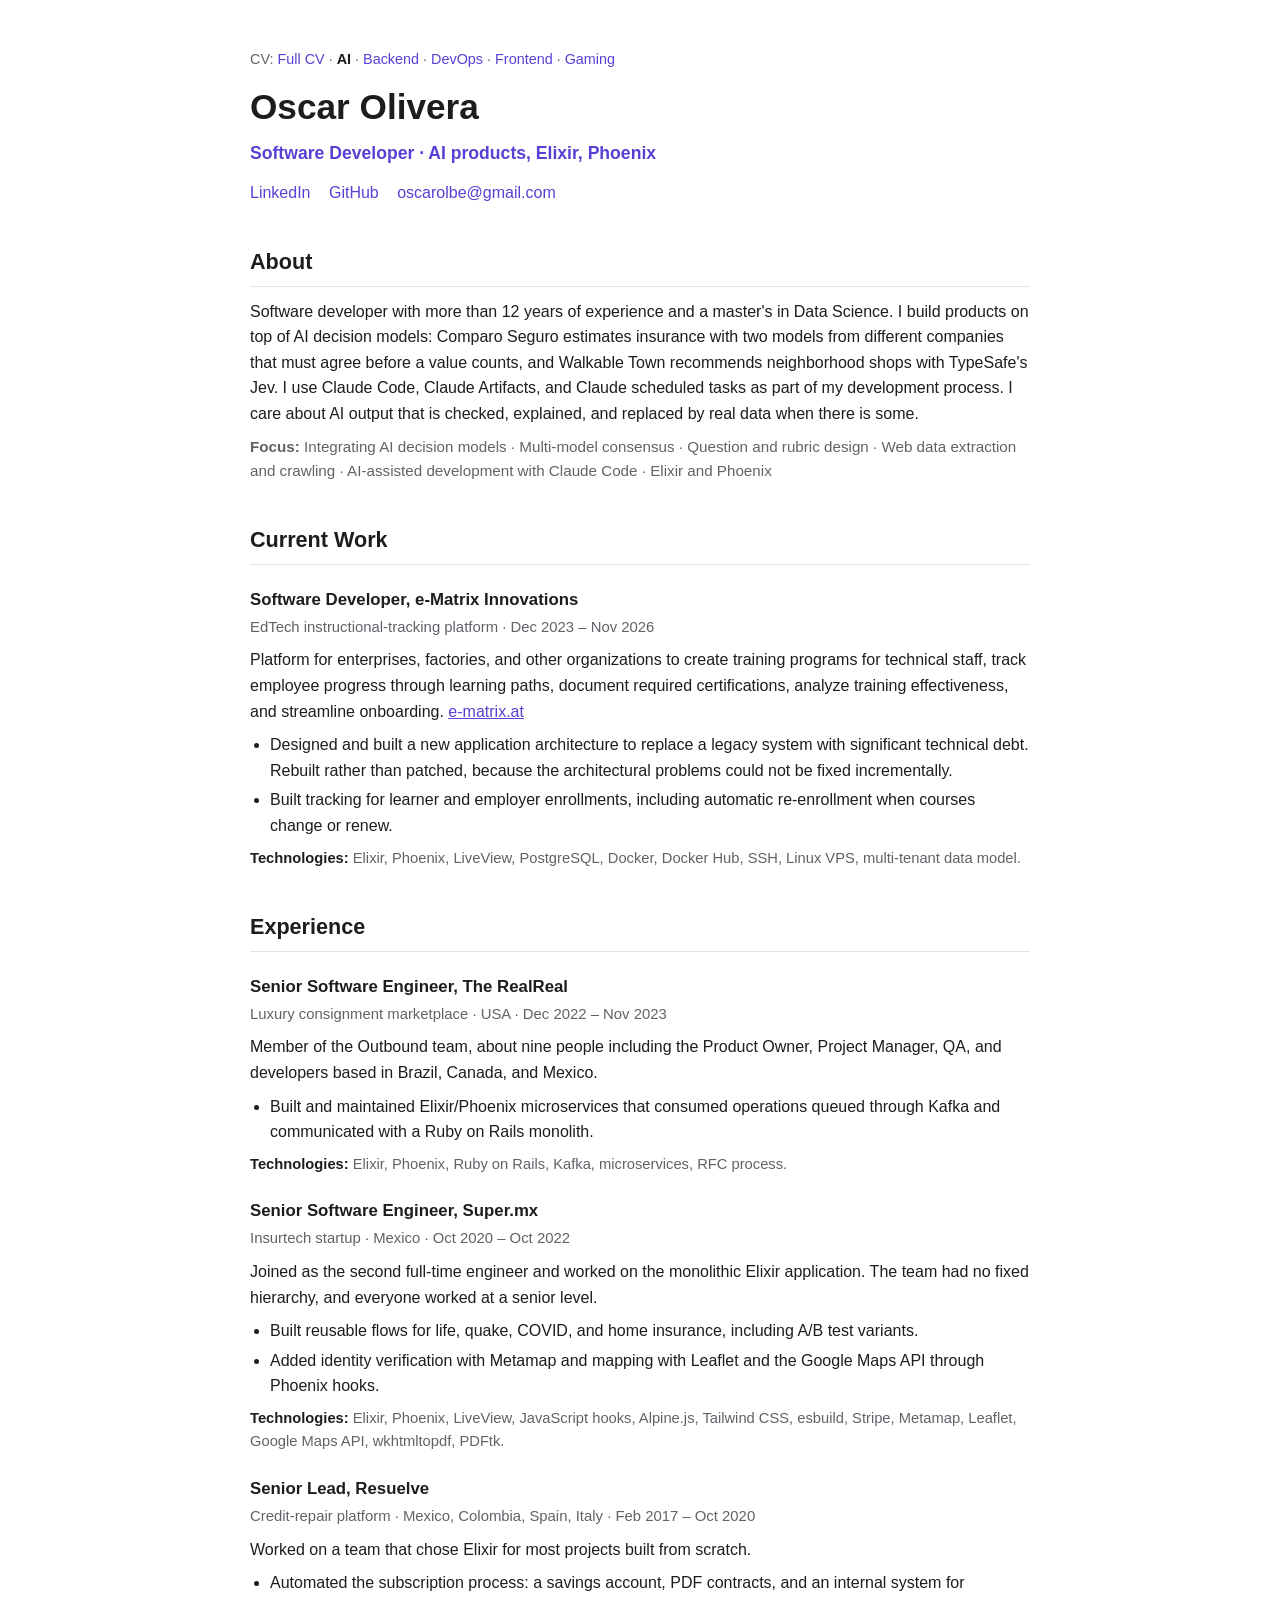
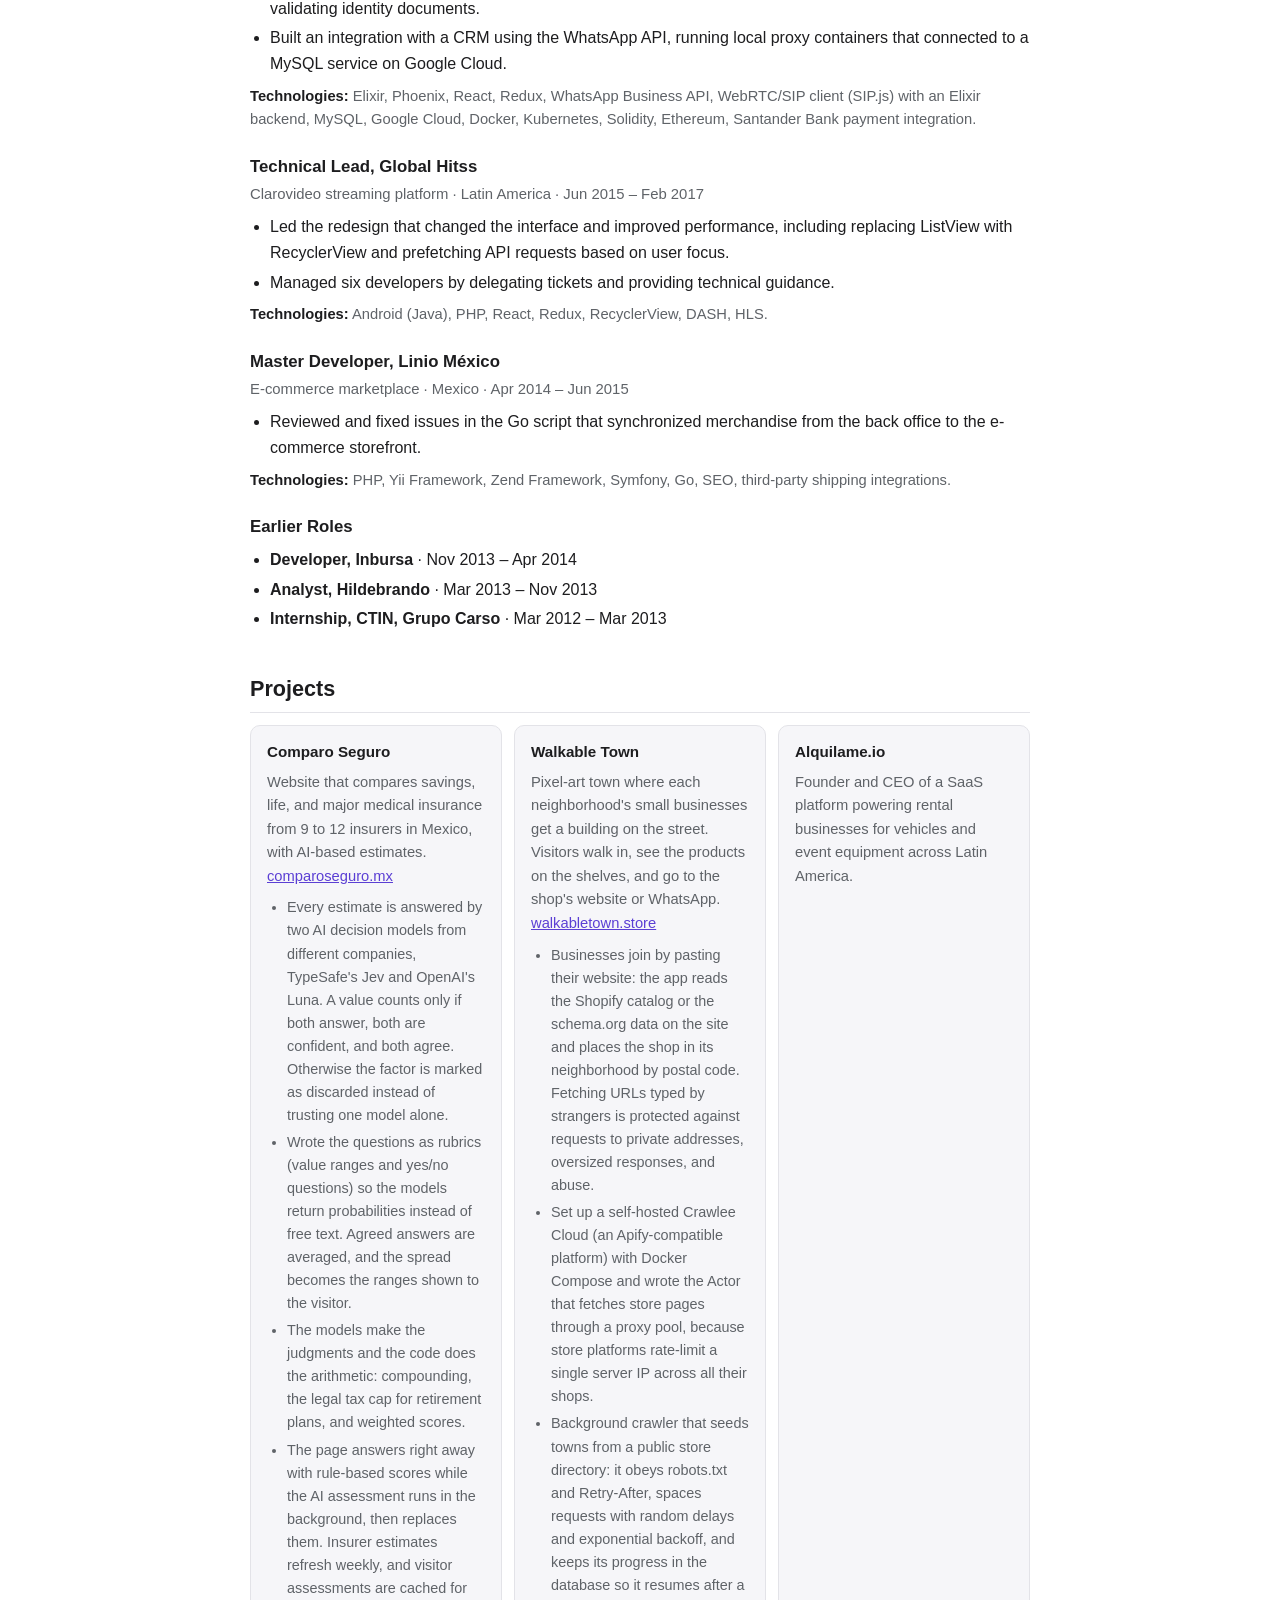
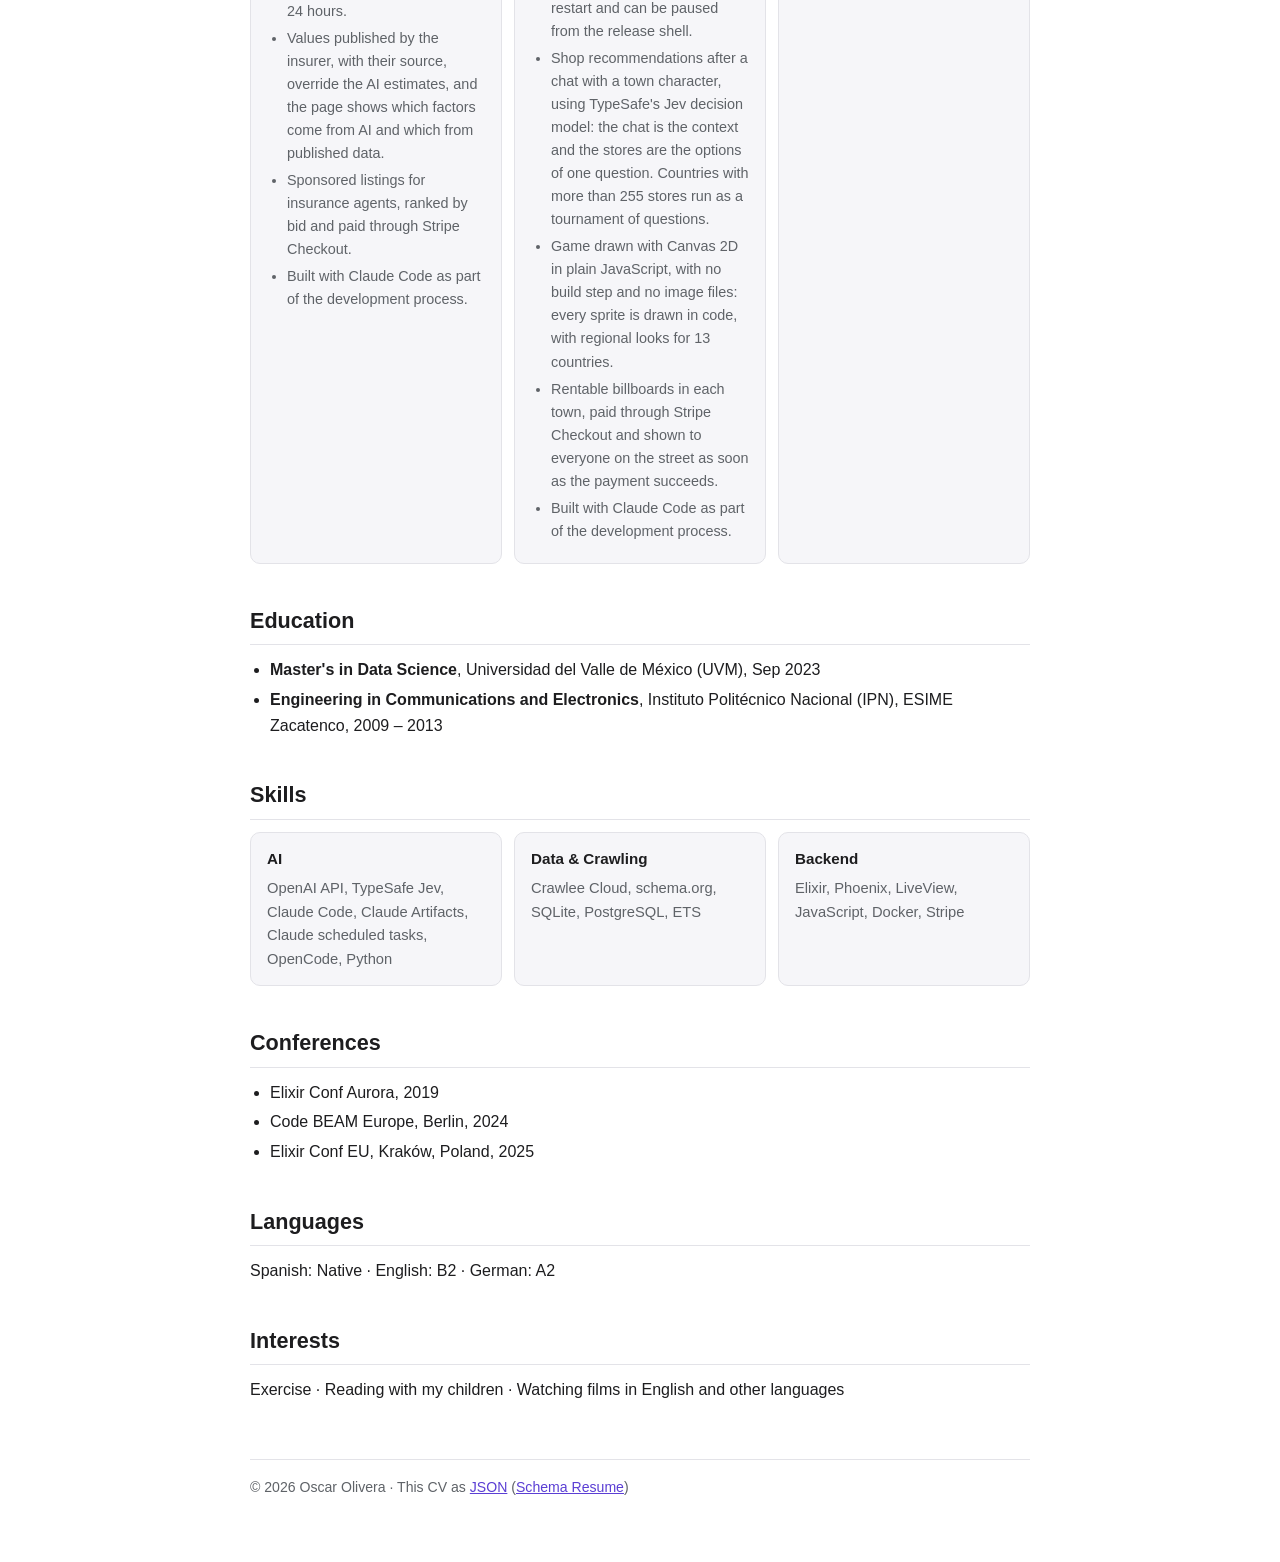
==== ai/index.html @ 951346ed "feat: ai resume" ====
<!DOCTYPE html>
<!-- Generated by build.mjs from resume.json and cv/ai.json. Edit those, then run: node build.mjs -->
<html lang="en">
<head>
<meta charset="UTF-8">
<meta name="viewport" content="width=device-width, initial-scale=1.0">
<title>Oscar Olivera - AI CV</title>
<meta name="description" content="Software Developer · AI products, Elixir, Phoenix">
<link rel="alternate" type="application/json" href="resume.json" title="Schema Resume">
<script type="application/ld+json">{"$schema":"https://schema-resume.org/1.3/schema.json","@context":"https://schema-resume.org/1.3/context.jsonld","basics":{"name":"Oscar Olivera","label":"Software Developer · AI products, Elixir, Phoenix","email":"oscarolbe@gmail.com","url":"https://oscarolbe.github.io/","summary":"Software developer with more than 12 years of experience and a master's in Data Science. I build products on top of AI decision models: Comparo Seguro estimates insurance with two models from different companies that must agree before a value counts, and Walkable Town recommends neighborhood shops with TypeSafe's Jev. I use Claude Code, Claude Artifacts, and Claude scheduled tasks as part of my development process. I care about AI output that is checked, explained, and replaced by real data when there is some.","profiles":[{"network":"LinkedIn","username":"oscarolbe","url":"https://www.linkedin.com/in/oscarolbe/"},{"network":"GitHub","username":"oscarolbe","url":"https://github.com/oscarolbe"}],"coreCompetencies":["Integrating AI decision models","Multi-model consensus","Question and rubric design","Web data extraction and crawling","AI-assisted development with Claude Code","Elixir and Phoenix"]},"work":[{"name":"e-Matrix Innovations","position":"Software Developer","url":"https://e-matrix.at","description":"EdTech instructional-tracking platform","startDate":"2023-12","endDate":"2026-11","summary":"Platform for enterprises, factories, and other organizations to create training programs for technical staff, track employee progress through learning paths, document required certifications, analyze training effectiveness, and streamline onboarding.","highlights":["Designed and built a new application architecture to replace a legacy system with significant technical debt. Rebuilt rather than patched, because the architectural problems could not be fixed incrementally.","Built tracking for learner and employer enrollments, including automatic re-enrollment when courses change or renew."],"keywords":["Elixir","Phoenix","LiveView","PostgreSQL","Docker","Docker Hub","SSH","Linux VPS","multi-tenant data model"]},{"name":"The RealReal","position":"Senior Software Engineer","description":"Luxury consignment marketplace","workLocation":"USA","startDate":"2022-12","endDate":"2023-11","summary":"Member of the Outbound team, about nine people including the Product Owner, Project Manager, QA, and developers based in Brazil, Canada, and Mexico.","highlights":["Built and maintained Elixir/Phoenix microservices that consumed operations queued through Kafka and communicated with a Ruby on Rails monolith."],"keywords":["Elixir","Phoenix","Ruby on Rails","Kafka","microservices","RFC process"]},{"name":"Super.mx","position":"Senior Software Engineer","description":"Insurtech startup","workLocation":"Mexico","startDate":"2020-10","endDate":"2022-10","summary":"Joined as the second full-time engineer and worked on the monolithic Elixir application. The team had no fixed hierarchy, and everyone worked at a senior level.","highlights":["Built reusable flows for life, quake, COVID, and home insurance, including A/B test variants.","Added identity verification with Metamap and mapping with Leaflet and the Google Maps API through Phoenix hooks."],"keywords":["Elixir","Phoenix","LiveView","JavaScript hooks","Alpine.js","Tailwind CSS","esbuild","Stripe","Metamap","Leaflet","Google Maps API","wkhtmltopdf","PDFtk"]},{"name":"Resuelve","position":"Senior Lead","description":"Credit-repair platform","workLocation":"Mexico, Colombia, Spain, Italy","startDate":"2017-02","endDate":"2020-10","summary":"Worked on a team that chose Elixir for most projects built from scratch.","highlights":["Automated the subscription process: a savings account, PDF contracts, and an internal system for validating identity documents.","Built an integration with a CRM using the WhatsApp API, running local proxy containers that connected to a MySQL service on Google Cloud."],"keywords":["Elixir","Phoenix","React","Redux","WhatsApp Business API","WebRTC/SIP client (SIP.js) with an Elixir backend","MySQL","Google Cloud","Docker","Kubernetes","Solidity","Ethereum","Santander Bank payment integration"]},{"name":"Global Hitss","position":"Technical Lead","description":"Clarovideo streaming platform","workLocation":"Latin America","startDate":"2015-06","endDate":"2017-02","highlights":["Led the redesign that changed the interface and improved performance, including replacing ListView with RecyclerView and prefetching API requests based on user focus.","Managed six developers by delegating tickets and providing technical guidance."],"keywords":["Android (Java)","PHP","React","Redux","RecyclerView","DASH","HLS"]},{"name":"Linio México","position":"Master Developer","description":"E-commerce marketplace","workLocation":"Mexico","startDate":"2014-04","endDate":"2015-06","highlights":["Reviewed and fixed issues in the Go script that synchronized merchandise from the back office to the e-commerce storefront."],"keywords":["PHP","Yii Framework","Zend Framework","Symfony","Go","SEO","third-party shipping integrations"]},{"name":"Inbursa","position":"Developer","startDate":"2013-11","endDate":"2014-04"},{"name":"Hildebrando","position":"Analyst","startDate":"2013-03","endDate":"2013-11"},{"name":"CTIN, Grupo Carso","position":"Internship","startDate":"2012-03","endDate":"2013-03"}],"projects":[{"name":"Comparo Seguro","type":"application","description":"Website that compares savings, life, and major medical insurance from 9 to 12 insurers in Mexico, with AI-based estimates.","url":"https://comparoseguro.mx","startDate":"2026-10","highlights":["Every estimate is answered by two AI decision models from different companies, TypeSafe's Jev and OpenAI's Luna. A value counts only if both answer, both are confident, and both agree. Otherwise the factor is marked as discarded instead of trusting one model alone.","Wrote the questions as rubrics (value ranges and yes/no questions) so the models return probabilities instead of free text. Agreed answers are averaged, and the spread becomes the ranges shown to the visitor.","The models make the judgments and the code does the arithmetic: compounding, the legal tax cap for retirement plans, and weighted scores.","The page answers right away with rule-based scores while the AI assessment runs in the background, then replaces them. Insurer estimates refresh weekly, and visitor assessments are cached for 24 hours.","Values published by the insurer, with their source, override the AI estimates, and the page shows which factors come from AI and which from published data.","Sponsored listings for insurance agents, ranked by bid and paid through Stripe Checkout.","Built with Claude Code as part of the development process."],"keywords":["Elixir","Phoenix","LiveView","OpenAI API","TypeSafe Jev","SQLite","ETS","Stripe","Claude Code"]},{"name":"Walkable Town","type":"application","description":"Pixel-art town where each neighborhood's small businesses get a building on the street. Visitors walk in, see the products on the shelves, and go to the shop's website or WhatsApp.","url":"https://walkabletown.store","startDate":"2026-10","highlights":["Businesses join by pasting their website: the app reads the Shopify catalog or the schema.org data on the site and places the shop in its neighborhood by postal code. Fetching URLs typed by strangers is protected against requests to private addresses, oversized responses, and abuse.","Set up a self-hosted Crawlee Cloud (an Apify-compatible platform) with Docker Compose and wrote the Actor that fetches store pages through a proxy pool, because store platforms rate-limit a single server IP across all their shops.","Background crawler that seeds towns from a public store directory: it obeys robots.txt and Retry-After, spaces requests with random delays and exponential backoff, and keeps its progress in the database so it resumes after a restart and can be paused from the release shell.","Shop recommendations after a chat with a town character, using TypeSafe's Jev decision model: the chat is the context and the stores are the options of one question. Countries with more than 255 stores run as a tournament of questions.","Game drawn with Canvas 2D in plain JavaScript, with no build step and no image files: every sprite is drawn in code, with regional looks for 13 countries.","Rentable billboards in each town, paid through Stripe Checkout and shown to everyone on the street as soon as the payment succeeds.","Built with Claude Code as part of the development process."],"keywords":["Elixir","Phoenix","SQLite","JavaScript","Canvas 2D","schema.org","Crawlee Cloud","Docker","TypeSafe Jev","Stripe","Cloudflare","Claude Code"]},{"name":"Alquilame.io","type":"application","roles":["Founder","CEO"],"description":"Founder and CEO of a SaaS platform powering rental businesses for vehicles and event equipment across Latin America."},{"name":"Elixir Conf Aurora","type":"conference","roles":["Attendee"],"startDate":"2019"},{"name":"Code BEAM Europe, Berlin","type":"conference","roles":["Attendee"],"startDate":"2024"},{"name":"Elixir Conf EU, Kraków, Poland","type":"conference","roles":["Attendee"],"startDate":"2025"}],"education":[{"institution":"Universidad del Valle de México (UVM)","studyType":"Master's","area":"Data Science","endDate":"2023-09"},{"institution":"Instituto Politécnico Nacional (IPN), ESIME Zacatenco","studyType":"Engineering","area":"Communications and Electronics","startDate":"2009","endDate":"2013"}],"skills":[{"name":"AI","keywords":["OpenAI API","TypeSafe Jev","Claude Code","Claude Artifacts","Claude scheduled tasks","OpenCode","Python"]},{"name":"Data & Crawling","keywords":["Crawlee Cloud","schema.org","SQLite","PostgreSQL","ETS"]},{"name":"Backend","keywords":["Elixir","Phoenix","LiveView","JavaScript","Docker","Stripe"]}],"languages":[{"language":"Spanish","fluency":"Native"},{"language":"English","fluency":"B2"},{"language":"German","fluency":"A2"}],"interests":[{"name":"Exercise"},{"name":"Reading with my children"},{"name":"Watching films in English and other languages"}],"meta":{"canonical":"https://oscarolbe.github.io/ai/resume.json","version":"1.0.0","lastModified":"2026-10-14"}}</script>
<style>
  :root {
    --bg: #ffffff;
    --text: #1d1d1f;
    --muted: #5f6368;
    --accent: #5b3fd4;
    --border: #e3e3e8;
    --surface: #f6f6f9;
    color-scheme: light;
  }
  @media (prefers-color-scheme: dark) {
    :root:not([data-theme="light"]) {
      --bg: #111114;
      --text: #ececf1;
      --muted: #a0a0ab;
      --accent: #a792ff;
      --border: #2a2a33;
      --surface: #1a1a20;
      color-scheme: dark;
    }
  }
  :root[data-theme="dark"] {
    --bg: #111114;
    --text: #ececf1;
    --muted: #a0a0ab;
    --accent: #a792ff;
    --border: #2a2a33;
    --surface: #1a1a20;
    color-scheme: dark;
  }
  * { box-sizing: border-box; }
  html, body { margin: 0; padding: 0; background: var(--bg); color: var(--text); }
  body {
    font-family: -apple-system, BlinkMacSystemFont, "Segoe UI", Roboto, Helvetica, Arial, sans-serif;
    line-height: 1.6;
    font-size: 16px;
  }
  main { max-width: 820px; margin: 0 auto; padding: 48px 20px 64px; }
  header h1 { font-size: 2.2rem; margin: 0 0 4px; }
  .role { font-size: 1.1rem; color: var(--accent); margin: 0 0 12px; font-weight: 600; }
  .links a, .inline-links a { color: var(--accent); text-decoration: none; margin-right: 14px; }
  .links a:hover, .inline-links a:hover { text-decoration: underline; }
  h2 {
    font-size: 1.35rem;
    margin: 40px 0 12px;
    padding-bottom: 6px;
    border-bottom: 1px solid var(--border);
  }
  h3 { font-size: 1.05rem; margin: 22px 0 2px; }
  .meta { color: var(--muted); font-size: 0.93rem; margin: 0 0 8px; }
  p { margin: 8px 0; }
  ul { margin: 6px 0 6px 20px; padding: 0; }
  li { margin: 4px 0; }
  .tech {
    font-size: 0.92rem;
    color: var(--muted);
    margin: 8px 0 0;
  }
  .tech strong { color: var(--text); }
  .skills-grid {
    display: grid;
    grid-template-columns: repeat(auto-fit, minmax(220px, 1fr));
    gap: 12px;
    margin-top: 8px;
  }
  .card {
    background: var(--surface);
    border: 1px solid var(--border);
    border-radius: 10px;
    padding: 14px 16px;
  }
  .card h4 { margin: 0 0 6px; font-size: 0.95rem; }
  .card p { margin: 0; font-size: 0.92rem; color: var(--muted); }
  footer {
    margin-top: 56px;
    padding-top: 16px;
    border-top: 1px solid var(--border);
    color: var(--muted);
    font-size: 0.88rem;
  }
  @media (max-width: 520px) {
    header h1 { font-size: 1.7rem; }
    main { padding: 32px 16px 48px; }
  }
  .cv-nav {
    font-size: 0.9rem;
    color: var(--muted);
    margin: 0 0 8px;
  }
  .cv-nav a { color: var(--accent); text-decoration: none; }
  .cv-nav a:hover { text-decoration: underline; }
  .cv-nav a[aria-current] { color: var(--text); font-weight: 600; }
  .focus { color: var(--muted); font-size: 0.95rem; }
  footer a { color: var(--accent); }
  @media print {
    .cv-nav { display: none; }
    main { padding: 0; }
    h2 { margin-top: 24px; }
    section, .card { break-inside: avoid; }
  }
  main a { color: var(--accent); }
  .card ul { font-size: 0.9rem; color: var(--muted); margin-top: 8px; }
</style>
</head>
<body>
<main>

<header>
  <p class="cv-nav">CV: <a href="../">Full CV</a> · <a href="../ai/" aria-current="page">AI</a> · <a href="../backend/">Backend</a> · <a href="../devops/">DevOps</a> · <a href="../frontend/">Frontend</a> · <a href="../gaming/">Gaming</a></p>
  <h1>Oscar Olivera</h1>
  <p class="role">Software Developer · AI products, Elixir, Phoenix</p>
  <p class="links">
    <a href="https://www.linkedin.com/in/oscarolbe/">LinkedIn</a>
    <a href="https://github.com/oscarolbe">GitHub</a>
    <a href="mailto:oscarolbe@gmail.com">oscarolbe@gmail.com</a>
  </p>
</header>

<section>
  <h2>About</h2>
  <p>Software developer with more than 12 years of experience and a master&#39;s in Data Science. I build products on top of AI decision models: Comparo Seguro estimates insurance with two models from different companies that must agree before a value counts, and Walkable Town recommends neighborhood shops with TypeSafe&#39;s Jev. I use Claude Code, Claude Artifacts, and Claude scheduled tasks as part of my development process. I care about AI output that is checked, explained, and replaced by real data when there is some.</p>
  <p class="focus"><strong>Focus:</strong> Integrating AI decision models · Multi-model consensus · Question and rubric design · Web data extraction and crawling · AI-assisted development with Claude Code · Elixir and Phoenix</p>
</section>

<section>
  <h2>Current Work</h2>
  <h3>Software Developer, e-Matrix Innovations</h3>
  <p class="meta">EdTech instructional-tracking platform · Dec 2023 – Nov 2026</p>
  <p>Platform for enterprises, factories, and other organizations to create training programs for technical staff, track employee progress through learning paths, document required certifications, analyze training effectiveness, and streamline onboarding. <a href="https://e-matrix.at">e-matrix.at</a></p>
  <ul>
    <li>Designed and built a new application architecture to replace a legacy system with significant technical debt. Rebuilt rather than patched, because the architectural problems could not be fixed incrementally.</li>
    <li>Built tracking for learner and employer enrollments, including automatic re-enrollment when courses change or renew.</li>
  </ul>
  <p class="tech"><strong>Technologies:</strong> Elixir, Phoenix, LiveView, PostgreSQL, Docker, Docker Hub, SSH, Linux VPS, multi-tenant data model.</p>
</section>

<section>
  <h2>Experience</h2>
  <h3>Senior Software Engineer, The RealReal</h3>
  <p class="meta">Luxury consignment marketplace · USA · Dec 2022 – Nov 2023</p>
  <p>Member of the Outbound team, about nine people including the Product Owner, Project Manager, QA, and developers based in Brazil, Canada, and Mexico.</p>
  <ul>
    <li>Built and maintained Elixir/Phoenix microservices that consumed operations queued through Kafka and communicated with a Ruby on Rails monolith.</li>
  </ul>
  <p class="tech"><strong>Technologies:</strong> Elixir, Phoenix, Ruby on Rails, Kafka, microservices, RFC process.</p>

  <h3>Senior Software Engineer, Super.mx</h3>
  <p class="meta">Insurtech startup · Mexico · Oct 2020 – Oct 2022</p>
  <p>Joined as the second full-time engineer and worked on the monolithic Elixir application. The team had no fixed hierarchy, and everyone worked at a senior level.</p>
  <ul>
    <li>Built reusable flows for life, quake, COVID, and home insurance, including A/B test variants.</li>
    <li>Added identity verification with Metamap and mapping with Leaflet and the Google Maps API through Phoenix hooks.</li>
  </ul>
  <p class="tech"><strong>Technologies:</strong> Elixir, Phoenix, LiveView, JavaScript hooks, Alpine.js, Tailwind CSS, esbuild, Stripe, Metamap, Leaflet, Google Maps API, wkhtmltopdf, PDFtk.</p>

  <h3>Senior Lead, Resuelve</h3>
  <p class="meta">Credit-repair platform · Mexico, Colombia, Spain, Italy · Feb 2017 – Oct 2020</p>
  <p>Worked on a team that chose Elixir for most projects built from scratch.</p>
  <ul>
    <li>Automated the subscription process: a savings account, PDF contracts, and an internal system for validating identity documents.</li>
    <li>Built an integration with a CRM using the WhatsApp API, running local proxy containers that connected to a MySQL service on Google Cloud.</li>
  </ul>
  <p class="tech"><strong>Technologies:</strong> Elixir, Phoenix, React, Redux, WhatsApp Business API, WebRTC/SIP client (SIP.js) with an Elixir backend, MySQL, Google Cloud, Docker, Kubernetes, Solidity, Ethereum, Santander Bank payment integration.</p>

  <h3>Technical Lead, Global Hitss</h3>
  <p class="meta">Clarovideo streaming platform · Latin America · Jun 2015 – Feb 2017</p>
  <ul>
    <li>Led the redesign that changed the interface and improved performance, including replacing ListView with RecyclerView and prefetching API requests based on user focus.</li>
    <li>Managed six developers by delegating tickets and providing technical guidance.</li>
  </ul>
  <p class="tech"><strong>Technologies:</strong> Android (Java), PHP, React, Redux, RecyclerView, DASH, HLS.</p>

  <h3>Master Developer, Linio México</h3>
  <p class="meta">E-commerce marketplace · Mexico · Apr 2014 – Jun 2015</p>
  <ul>
    <li>Reviewed and fixed issues in the Go script that synchronized merchandise from the back office to the e-commerce storefront.</li>
  </ul>
  <p class="tech"><strong>Technologies:</strong> PHP, Yii Framework, Zend Framework, Symfony, Go, SEO, third-party shipping integrations.</p>

  <h3>Earlier Roles</h3>
  <ul>
    <li><strong>Developer, Inbursa</strong> · Nov 2013 – Apr 2014</li>
    <li><strong>Analyst, Hildebrando</strong> · Mar 2013 – Nov 2013</li>
    <li><strong>Internship, CTIN, Grupo Carso</strong> · Mar 2012 – Mar 2013</li>
  </ul>
</section>

<section>
  <h2>Projects</h2>
  <div class="skills-grid">
    <div class="card">
      <h4>Comparo Seguro</h4>
      <p>Website that compares savings, life, and major medical insurance from 9 to 12 insurers in Mexico, with AI-based estimates. <a href="https://comparoseguro.mx">comparoseguro.mx</a></p>
      <ul>
        <li>Every estimate is answered by two AI decision models from different companies, TypeSafe&#39;s Jev and OpenAI&#39;s Luna. A value counts only if both answer, both are confident, and both agree. Otherwise the factor is marked as discarded instead of trusting one model alone.</li>
        <li>Wrote the questions as rubrics (value ranges and yes/no questions) so the models return probabilities instead of free text. Agreed answers are averaged, and the spread becomes the ranges shown to the visitor.</li>
        <li>The models make the judgments and the code does the arithmetic: compounding, the legal tax cap for retirement plans, and weighted scores.</li>
        <li>The page answers right away with rule-based scores while the AI assessment runs in the background, then replaces them. Insurer estimates refresh weekly, and visitor assessments are cached for 24 hours.</li>
        <li>Values published by the insurer, with their source, override the AI estimates, and the page shows which factors come from AI and which from published data.</li>
        <li>Sponsored listings for insurance agents, ranked by bid and paid through Stripe Checkout.</li>
        <li>Built with Claude Code as part of the development process.</li>
      </ul>
    </div>
    <div class="card">
      <h4>Walkable Town</h4>
      <p>Pixel-art town where each neighborhood&#39;s small businesses get a building on the street. Visitors walk in, see the products on the shelves, and go to the shop&#39;s website or WhatsApp. <a href="https://walkabletown.store">walkabletown.store</a></p>
      <ul>
        <li>Businesses join by pasting their website: the app reads the Shopify catalog or the schema.org data on the site and places the shop in its neighborhood by postal code. Fetching URLs typed by strangers is protected against requests to private addresses, oversized responses, and abuse.</li>
        <li>Set up a self-hosted Crawlee Cloud (an Apify-compatible platform) with Docker Compose and wrote the Actor that fetches store pages through a proxy pool, because store platforms rate-limit a single server IP across all their shops.</li>
        <li>Background crawler that seeds towns from a public store directory: it obeys robots.txt and Retry-After, spaces requests with random delays and exponential backoff, and keeps its progress in the database so it resumes after a restart and can be paused from the release shell.</li>
        <li>Shop recommendations after a chat with a town character, using TypeSafe&#39;s Jev decision model: the chat is the context and the stores are the options of one question. Countries with more than 255 stores run as a tournament of questions.</li>
        <li>Game drawn with Canvas 2D in plain JavaScript, with no build step and no image files: every sprite is drawn in code, with regional looks for 13 countries.</li>
        <li>Rentable billboards in each town, paid through Stripe Checkout and shown to everyone on the street as soon as the payment succeeds.</li>
        <li>Built with Claude Code as part of the development process.</li>
      </ul>
    </div>
    <div class="card">
      <h4>Alquilame.io</h4>
      <p>Founder and CEO of a SaaS platform powering rental businesses for vehicles and event equipment across Latin America.</p>
    </div>
  </div>
</section>

<section>
  <h2>Education</h2>
  <ul>
    <li><strong>Master&#39;s in Data Science</strong>, Universidad del Valle de México (UVM), Sep 2023</li>
    <li><strong>Engineering in Communications and Electronics</strong>, Instituto Politécnico Nacional (IPN), ESIME Zacatenco, 2009 – 2013</li>
  </ul>
</section>

<section>
  <h2>Skills</h2>
  <div class="skills-grid">
    <div class="card">
      <h4>AI</h4>
      <p>OpenAI API, TypeSafe Jev, Claude Code, Claude Artifacts, Claude scheduled tasks, OpenCode, Python</p>
    </div>
    <div class="card">
      <h4>Data &amp; Crawling</h4>
      <p>Crawlee Cloud, schema.org, SQLite, PostgreSQL, ETS</p>
    </div>
    <div class="card">
      <h4>Backend</h4>
      <p>Elixir, Phoenix, LiveView, JavaScript, Docker, Stripe</p>
    </div>
  </div>
</section>

<section>
  <h2>Conferences</h2>
  <ul>
    <li>Elixir Conf Aurora, 2019</li>
    <li>Code BEAM Europe, Berlin, 2024</li>
    <li>Elixir Conf EU, Kraków, Poland, 2025</li>
  </ul>
</section>

<section>
  <h2>Languages</h2>
  <p>Spanish: Native · English: B2 · German: A2</p>
</section>

<section>
  <h2>Interests</h2>
  <p>Exercise · Reading with my children · Watching films in English and other languages</p>
</section>

<footer>
  © 2026 Oscar Olivera · This CV as <a href="resume.json">JSON</a> (<a href="https://schema-resume.org/">Schema Resume</a>)
</footer>

</main>
</body>
</html>
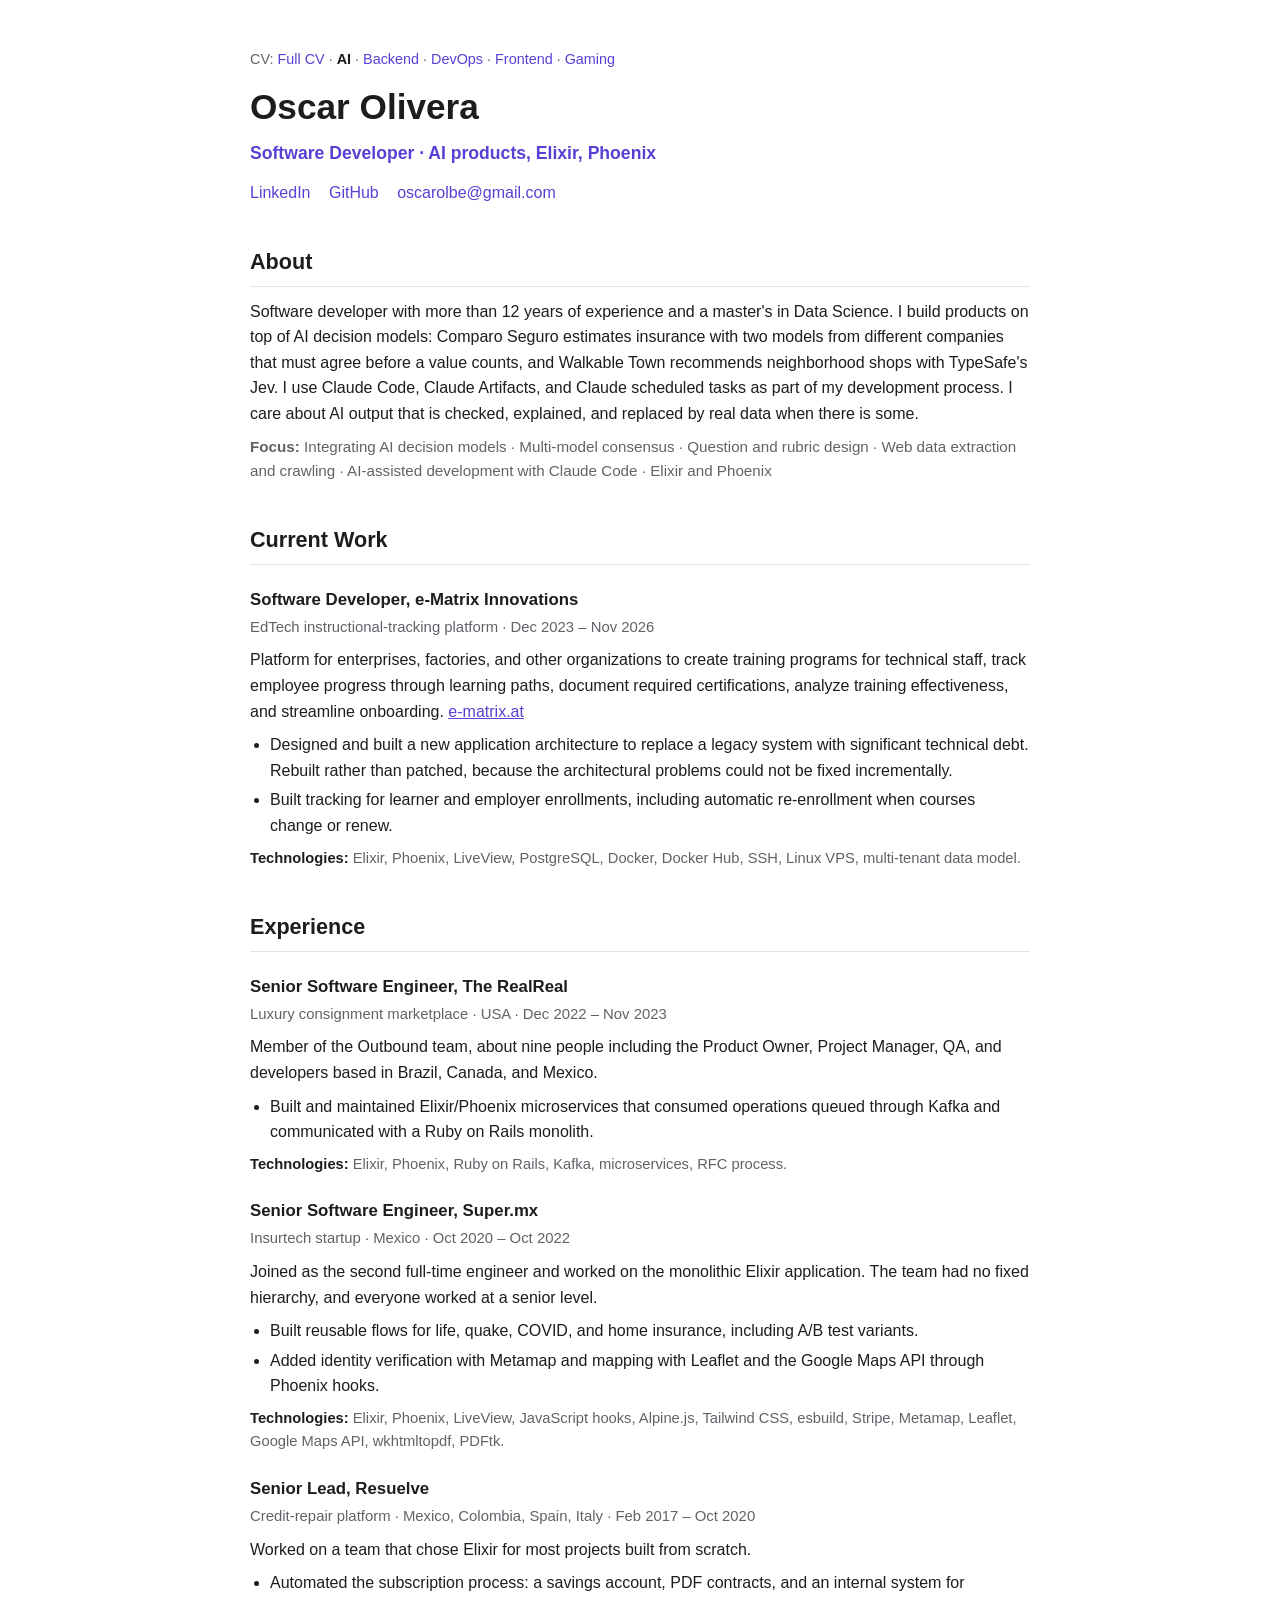
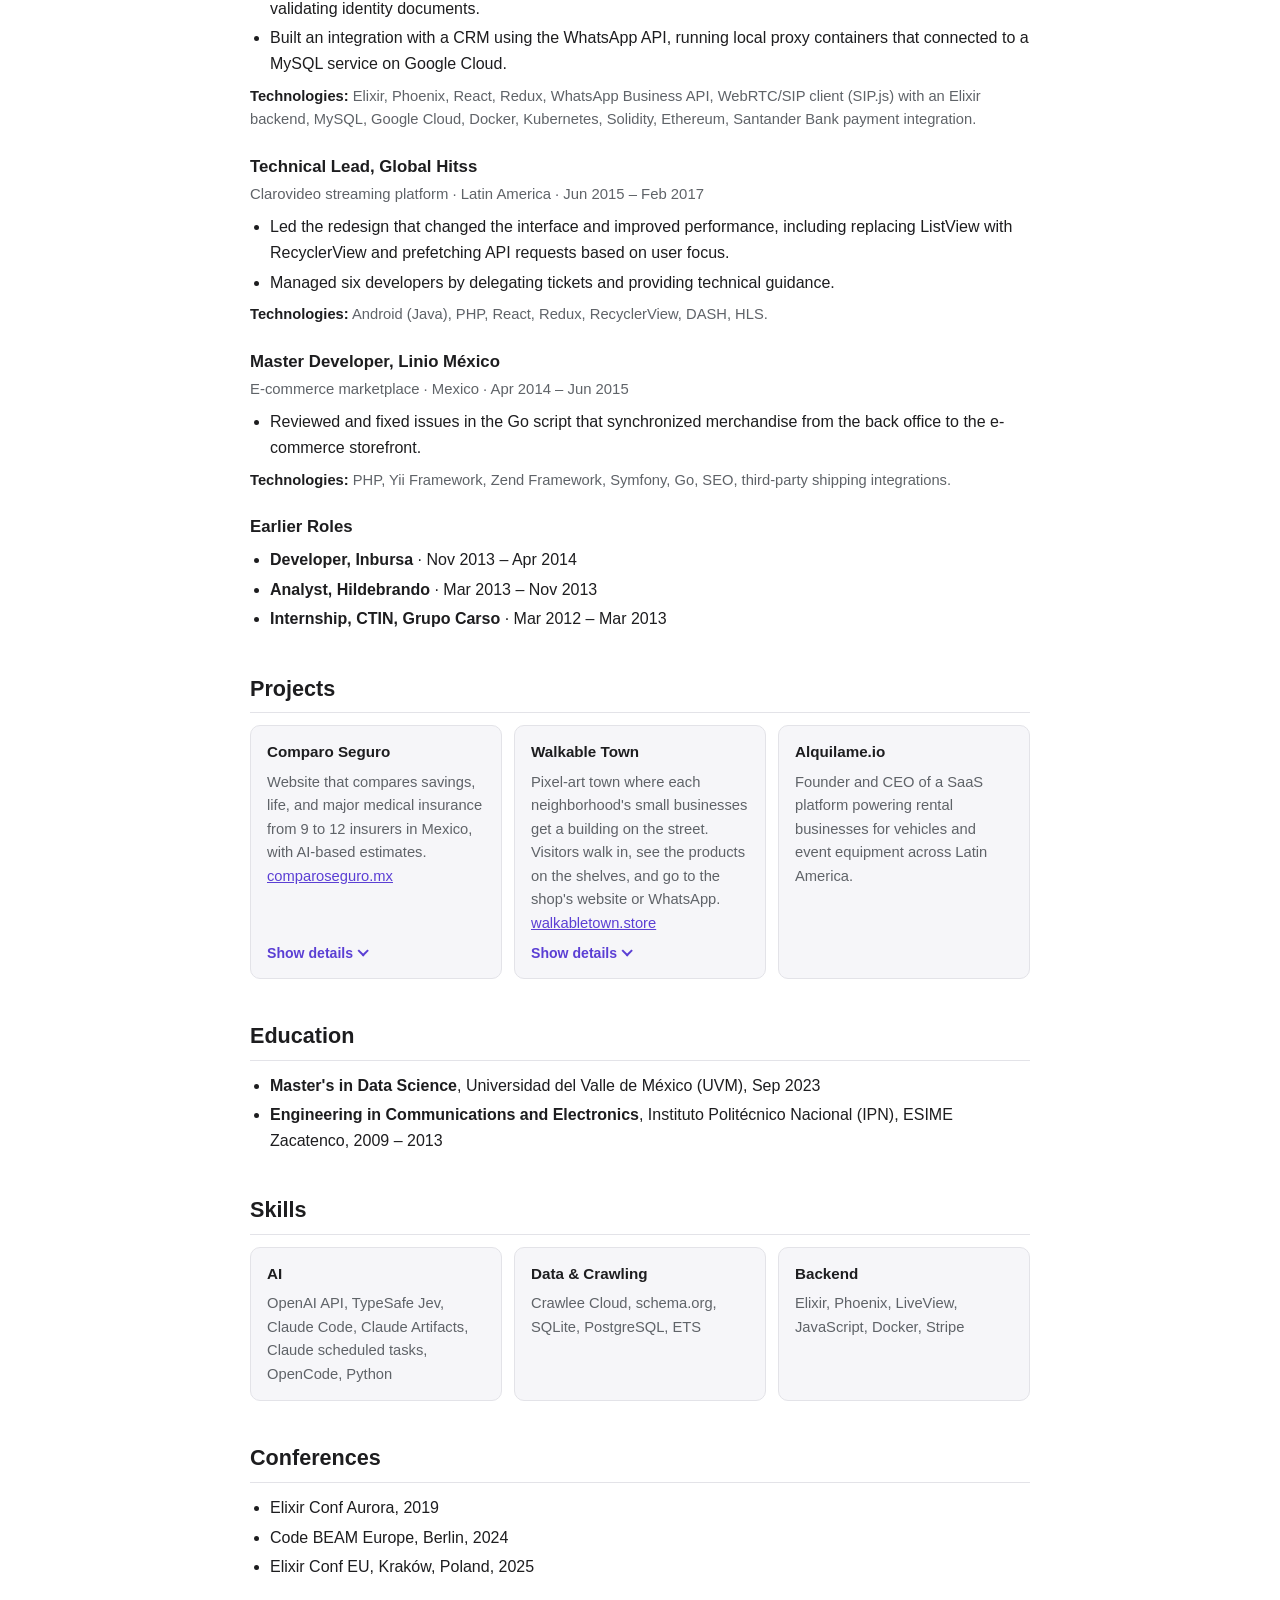
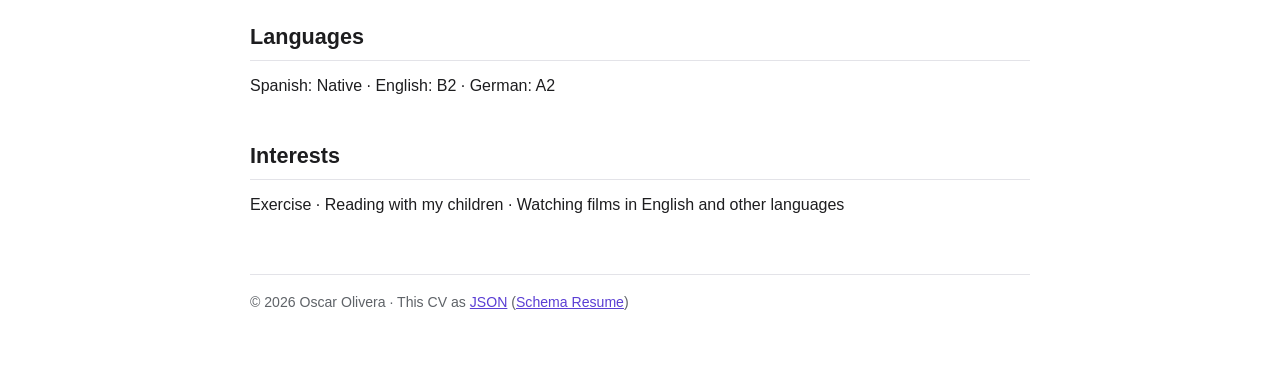
==== commit 5b4105bc: "feat: projects expand link" ====
--- a/ai/index.html
+++ b/ai/index.html
@@ -110,6 +110,50 @@
   }
   main a { color: var(--accent); }
   .card ul { font-size: 0.9rem; color: var(--muted); margin-top: 8px; }
+  .card.expandable { display: flex; flex-direction: column; }
+  .card.expandable:not(.collapsed) { grid-column: 1 / -1; }
+  .card .details {
+    display: grid;
+    grid-template-rows: 1fr;
+    transition: grid-template-rows 0.35s ease, opacity 0.35s ease;
+  }
+  .card .details > div { overflow: hidden; }
+  .card.collapsed .details { grid-template-rows: 0fr; opacity: 0; }
+  .card.expandable:not(.collapsed) ul { font-size: 0.95rem; color: var(--text); line-height: 1.65; }
+  .card.expandable:not(.collapsed) li { margin: 8px 0; }
+  .card .expand {
+    align-self: flex-start;
+    margin-top: auto;
+    padding: 6px 0 0;
+    background: none;
+    border: 0;
+    color: var(--accent);
+    font: inherit;
+    font-size: 0.88rem;
+    font-weight: 600;
+    cursor: pointer;
+  }
+  .card .expand::after {
+    content: "";
+    display: inline-block;
+    width: 0.45em;
+    height: 0.45em;
+    margin-left: 0.45em;
+    border: solid currentColor;
+    border-width: 0 2px 2px 0;
+    transform: translateY(-0.15em) rotate(45deg);
+    transition: transform 0.35s ease;
+  }
+  .card .expand[aria-expanded="true"]::after { transform: translateY(0.05em) rotate(-135deg); }
+  .card .expand:hover { text-decoration: underline; }
+  .card .expand:focus-visible { outline: 2px solid var(--accent); outline-offset: 2px; border-radius: 4px; }
+  @media (prefers-reduced-motion: reduce) {
+    .card .details, .card .expand::after { transition: none; }
+  }
+  @media print {
+    .card.collapsed .details { grid-template-rows: 1fr; opacity: 1; }
+    .card .expand { display: none; }
+  }
 </style>
 </head>
 <body>
@@ -198,31 +242,43 @@
 <section>
   <h2>Projects</h2>
   <div class="skills-grid">
-    <div class="card">
+    <div class="card expandable">
       <h4>Comparo Seguro</h4>
       <p>Website that compares savings, life, and major medical insurance from 9 to 12 insurers in Mexico, with AI-based estimates. <a href="https://comparoseguro.mx">comparoseguro.mx</a></p>
-      <ul>
-        <li>Every estimate is answered by two AI decision models from different companies, TypeSafe&#39;s Jev and OpenAI&#39;s Luna. A value counts only if both answer, both are confident, and both agree. Otherwise the factor is marked as discarded instead of trusting one model alone.</li>
-        <li>Wrote the questions as rubrics (value ranges and yes/no questions) so the models return probabilities instead of free text. Agreed answers are averaged, and the spread becomes the ranges shown to the visitor.</li>
-        <li>The models make the judgments and the code does the arithmetic: compounding, the legal tax cap for retirement plans, and weighted scores.</li>
-        <li>The page answers right away with rule-based scores while the AI assessment runs in the background, then replaces them. Insurer estimates refresh weekly, and visitor assessments are cached for 24 hours.</li>
-        <li>Values published by the insurer, with their source, override the AI estimates, and the page shows which factors come from AI and which from published data.</li>
-        <li>Sponsored listings for insurance agents, ranked by bid and paid through Stripe Checkout.</li>
-        <li>Built with Claude Code as part of the development process.</li>
-      </ul>
-    </div>
-    <div class="card">
+      <div class="details" id="project-0">
+        <div>
+          <ul>
+            <li>Every estimate is answered by two AI decision models from different companies, TypeSafe&#39;s Jev and OpenAI&#39;s Luna. A value counts only if both answer, both are confident, and both agree. Otherwise the factor is marked as discarded instead of trusting one model alone.</li>
+            <li>Wrote the questions as rubrics (value ranges and yes/no questions) so the models return probabilities instead of free text. Agreed answers are averaged, and the spread becomes the ranges shown to the visitor.</li>
+            <li>The models make the judgments and the code does the arithmetic: compounding, the legal tax cap for retirement plans, and weighted scores.</li>
+            <li>The page answers right away with rule-based scores while the AI assessment runs in the background, then replaces them. Insurer estimates refresh weekly, and visitor assessments are cached for 24 hours.</li>
+            <li>Values published by the insurer, with their source, override the AI estimates, and the page shows which factors come from AI and which from published data.</li>
+            <li>Sponsored listings for insurance agents, ranked by bid and paid through Stripe Checkout.</li>
+            <li>Built with Claude Code as part of the development process.</li>
+          </ul>
+          <p class="tech"><strong>Technologies:</strong> Elixir, Phoenix, LiveView, OpenAI API, TypeSafe Jev, SQLite, ETS, Stripe, Claude Code.</p>
+        </div>
+      </div>
+      <button type="button" class="expand" aria-expanded="false" aria-controls="project-0" hidden>Show details</button>
+    </div>
+    <div class="card expandable">
       <h4>Walkable Town</h4>
       <p>Pixel-art town where each neighborhood&#39;s small businesses get a building on the street. Visitors walk in, see the products on the shelves, and go to the shop&#39;s website or WhatsApp. <a href="https://walkabletown.store">walkabletown.store</a></p>
-      <ul>
-        <li>Businesses join by pasting their website: the app reads the Shopify catalog or the schema.org data on the site and places the shop in its neighborhood by postal code. Fetching URLs typed by strangers is protected against requests to private addresses, oversized responses, and abuse.</li>
-        <li>Set up a self-hosted Crawlee Cloud (an Apify-compatible platform) with Docker Compose and wrote the Actor that fetches store pages through a proxy pool, because store platforms rate-limit a single server IP across all their shops.</li>
-        <li>Background crawler that seeds towns from a public store directory: it obeys robots.txt and Retry-After, spaces requests with random delays and exponential backoff, and keeps its progress in the database so it resumes after a restart and can be paused from the release shell.</li>
-        <li>Shop recommendations after a chat with a town character, using TypeSafe&#39;s Jev decision model: the chat is the context and the stores are the options of one question. Countries with more than 255 stores run as a tournament of questions.</li>
-        <li>Game drawn with Canvas 2D in plain JavaScript, with no build step and no image files: every sprite is drawn in code, with regional looks for 13 countries.</li>
-        <li>Rentable billboards in each town, paid through Stripe Checkout and shown to everyone on the street as soon as the payment succeeds.</li>
-        <li>Built with Claude Code as part of the development process.</li>
-      </ul>
+      <div class="details" id="project-1">
+        <div>
+          <ul>
+            <li>Businesses join by pasting their website: the app reads the Shopify catalog or the schema.org data on the site and places the shop in its neighborhood by postal code. Fetching URLs typed by strangers is protected against requests to private addresses, oversized responses, and abuse.</li>
+            <li>Set up a self-hosted Crawlee Cloud (an Apify-compatible platform) with Docker Compose and wrote the Actor that fetches store pages through a proxy pool, because store platforms rate-limit a single server IP across all their shops.</li>
+            <li>Background crawler that seeds towns from a public store directory: it obeys robots.txt and Retry-After, spaces requests with random delays and exponential backoff, and keeps its progress in the database so it resumes after a restart and can be paused from the release shell.</li>
+            <li>Shop recommendations after a chat with a town character, using TypeSafe&#39;s Jev decision model: the chat is the context and the stores are the options of one question. Countries with more than 255 stores run as a tournament of questions.</li>
+            <li>Game drawn with Canvas 2D in plain JavaScript, with no build step and no image files: every sprite is drawn in code, with regional looks for 13 countries.</li>
+            <li>Rentable billboards in each town, paid through Stripe Checkout and shown to everyone on the street as soon as the payment succeeds.</li>
+            <li>Built with Claude Code as part of the development process.</li>
+          </ul>
+          <p class="tech"><strong>Technologies:</strong> Elixir, Phoenix, SQLite, JavaScript, Canvas 2D, schema.org, Crawlee Cloud, Docker, TypeSafe Jev, Stripe, Cloudflare, Claude Code.</p>
+        </div>
+      </div>
+      <button type="button" class="expand" aria-expanded="false" aria-controls="project-1" hidden>Show details</button>
     </div>
     <div class="card">
       <h4>Alquilame.io</h4>
@@ -281,5 +337,19 @@
 </footer>
 
 </main>
+<script>
+// Project highlights start collapsed; without JavaScript they stay open.
+for (const button of document.querySelectorAll('.card .expand')) {
+  const card = button.closest('.card');
+  card.classList.add('collapsed');
+  button.hidden = false;
+  button.addEventListener('click', () => {
+    const open = card.classList.toggle('collapsed') === false;
+    button.setAttribute('aria-expanded', open);
+    button.textContent = open ? 'Show less' : 'Show details';
+    if (open) card.scrollIntoView({ block: 'nearest', behavior: 'smooth' });
+  });
+}
+</script>
 </body>
 </html>
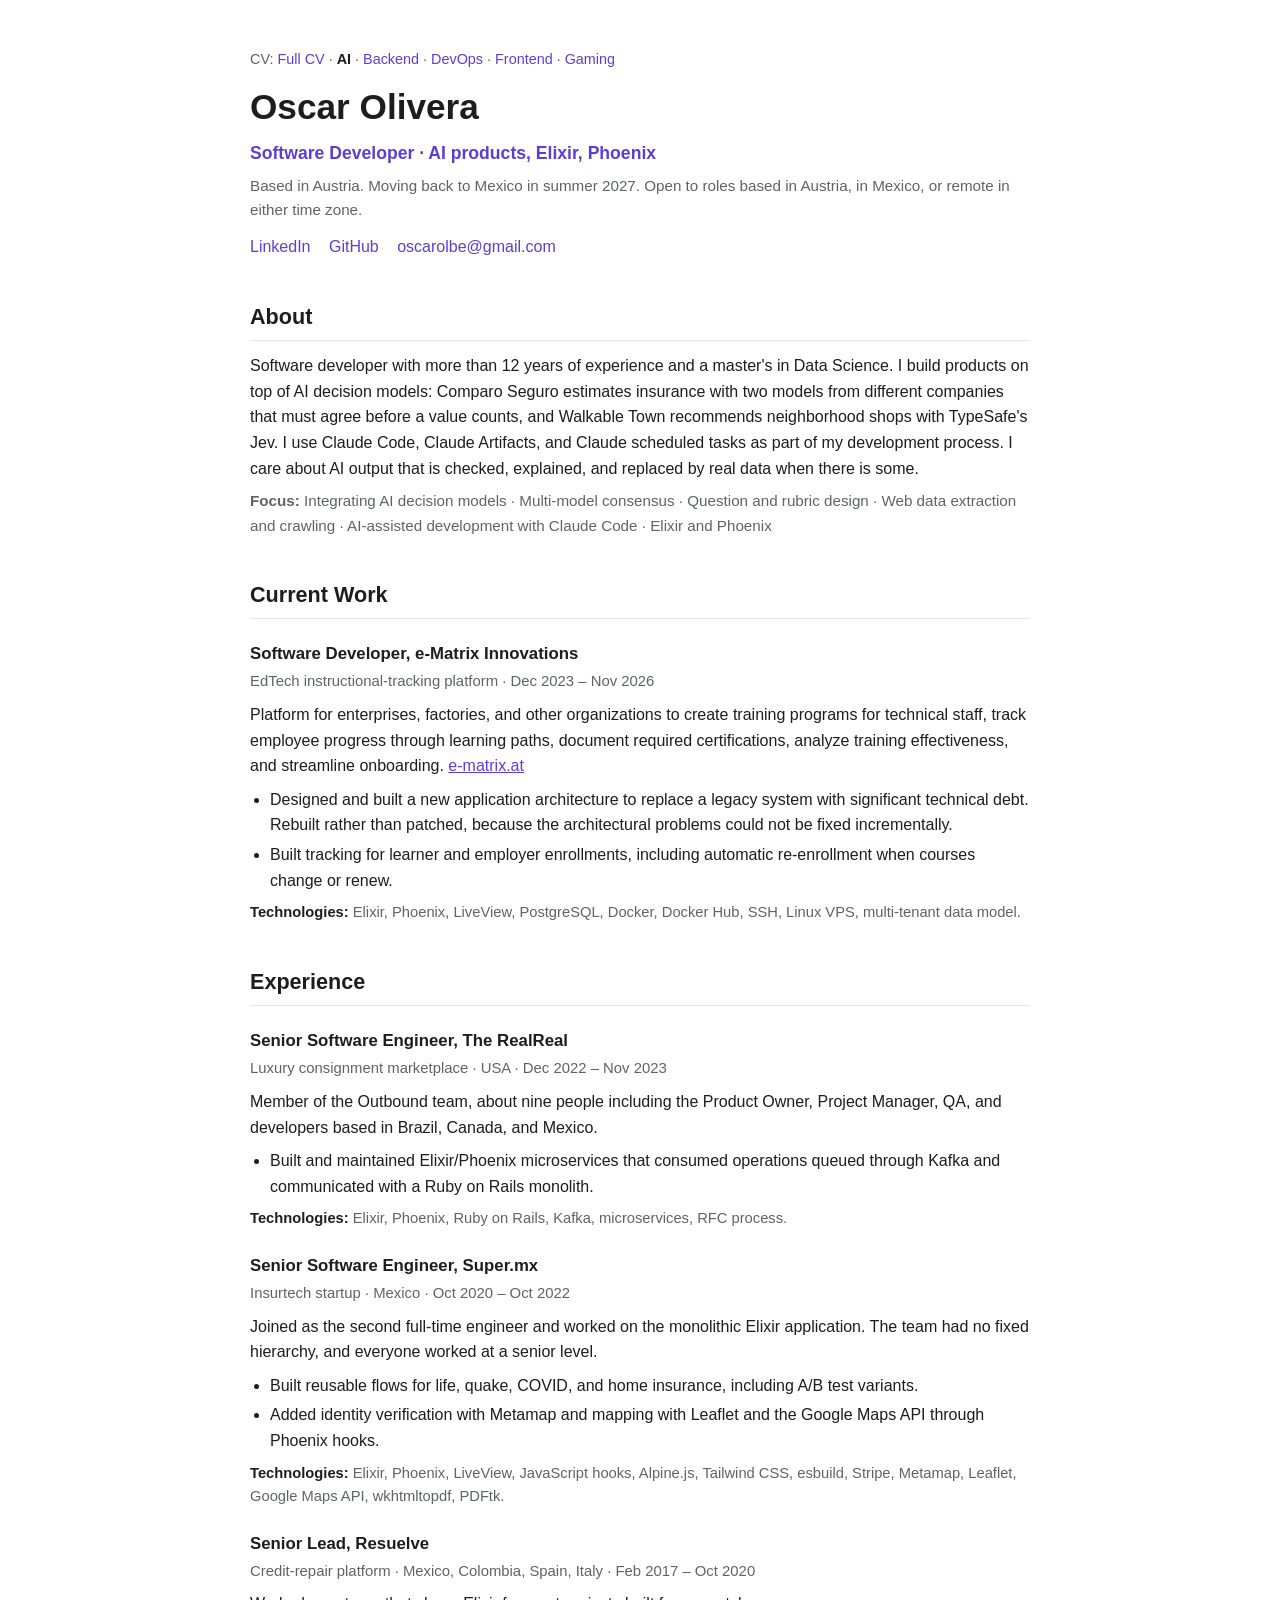
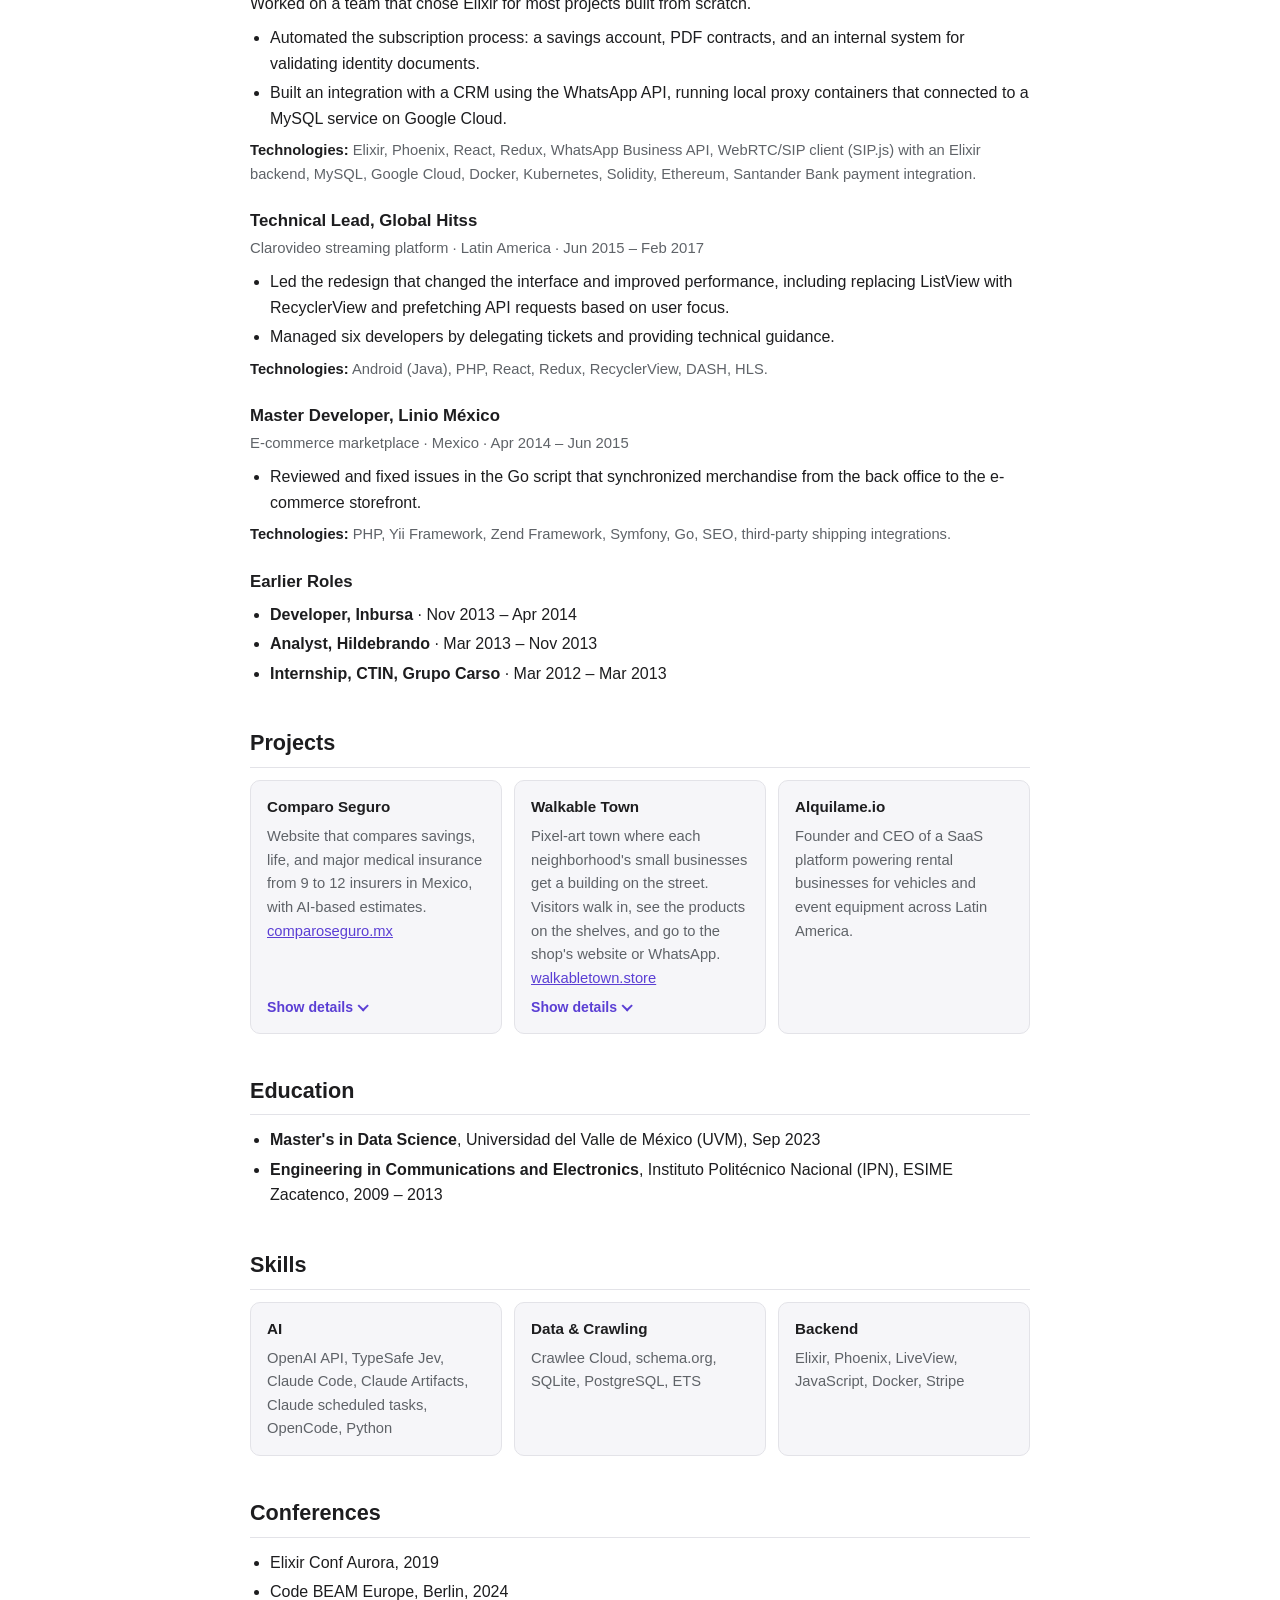
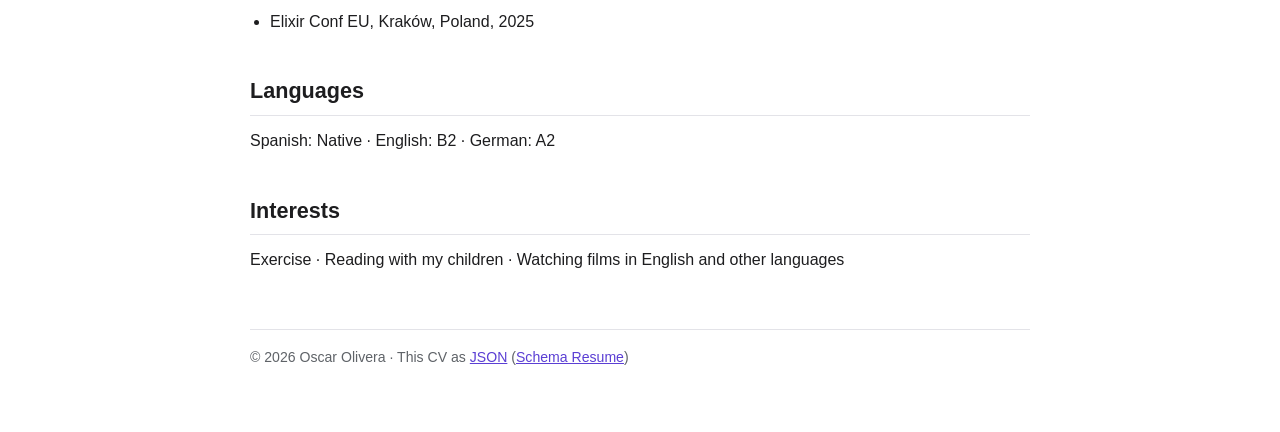
==== commit 8b6cda5f: "feat: location" ====
--- a/ai/index.html
+++ b/ai/index.html
@@ -7,7 +7,7 @@
 <title>Oscar Olivera - AI CV</title>
 <meta name="description" content="Software Developer · AI products, Elixir, Phoenix">
 <link rel="alternate" type="application/json" href="resume.json" title="Schema Resume">
-<script type="application/ld+json">{"$schema":"https://schema-resume.org/1.3/schema.json","@context":"https://schema-resume.org/1.3/context.jsonld","basics":{"name":"Oscar Olivera","label":"Software Developer · AI products, Elixir, Phoenix","email":"oscarolbe@gmail.com","url":"https://oscarolbe.github.io/","summary":"Software developer with more than 12 years of experience and a master's in Data Science. I build products on top of AI decision models: Comparo Seguro estimates insurance with two models from different companies that must agree before a value counts, and Walkable Town recommends neighborhood shops with TypeSafe's Jev. I use Claude Code, Claude Artifacts, and Claude scheduled tasks as part of my development process. I care about AI output that is checked, explained, and replaced by real data when there is some.","profiles":[{"network":"LinkedIn","username":"oscarolbe","url":"https://www.linkedin.com/in/oscarolbe/"},{"network":"GitHub","username":"oscarolbe","url":"https://github.com/oscarolbe"}],"coreCompetencies":["Integrating AI decision models","Multi-model consensus","Question and rubric design","Web data extraction and crawling","AI-assisted development with Claude Code","Elixir and Phoenix"]},"work":[{"name":"e-Matrix Innovations","position":"Software Developer","url":"https://e-matrix.at","description":"EdTech instructional-tracking platform","startDate":"2023-12","endDate":"2026-11","summary":"Platform for enterprises, factories, and other organizations to create training programs for technical staff, track employee progress through learning paths, document required certifications, analyze training effectiveness, and streamline onboarding.","highlights":["Designed and built a new application architecture to replace a legacy system with significant technical debt. Rebuilt rather than patched, because the architectural problems could not be fixed incrementally.","Built tracking for learner and employer enrollments, including automatic re-enrollment when courses change or renew."],"keywords":["Elixir","Phoenix","LiveView","PostgreSQL","Docker","Docker Hub","SSH","Linux VPS","multi-tenant data model"]},{"name":"The RealReal","position":"Senior Software Engineer","description":"Luxury consignment marketplace","workLocation":"USA","startDate":"2022-12","endDate":"2023-11","summary":"Member of the Outbound team, about nine people including the Product Owner, Project Manager, QA, and developers based in Brazil, Canada, and Mexico.","highlights":["Built and maintained Elixir/Phoenix microservices that consumed operations queued through Kafka and communicated with a Ruby on Rails monolith."],"keywords":["Elixir","Phoenix","Ruby on Rails","Kafka","microservices","RFC process"]},{"name":"Super.mx","position":"Senior Software Engineer","description":"Insurtech startup","workLocation":"Mexico","startDate":"2020-10","endDate":"2022-10","summary":"Joined as the second full-time engineer and worked on the monolithic Elixir application. The team had no fixed hierarchy, and everyone worked at a senior level.","highlights":["Built reusable flows for life, quake, COVID, and home insurance, including A/B test variants.","Added identity verification with Metamap and mapping with Leaflet and the Google Maps API through Phoenix hooks."],"keywords":["Elixir","Phoenix","LiveView","JavaScript hooks","Alpine.js","Tailwind CSS","esbuild","Stripe","Metamap","Leaflet","Google Maps API","wkhtmltopdf","PDFtk"]},{"name":"Resuelve","position":"Senior Lead","description":"Credit-repair platform","workLocation":"Mexico, Colombia, Spain, Italy","startDate":"2017-02","endDate":"2020-10","summary":"Worked on a team that chose Elixir for most projects built from scratch.","highlights":["Automated the subscription process: a savings account, PDF contracts, and an internal system for validating identity documents.","Built an integration with a CRM using the WhatsApp API, running local proxy containers that connected to a MySQL service on Google Cloud."],"keywords":["Elixir","Phoenix","React","Redux","WhatsApp Business API","WebRTC/SIP client (SIP.js) with an Elixir backend","MySQL","Google Cloud","Docker","Kubernetes","Solidity","Ethereum","Santander Bank payment integration"]},{"name":"Global Hitss","position":"Technical Lead","description":"Clarovideo streaming platform","workLocation":"Latin America","startDate":"2015-06","endDate":"2017-02","highlights":["Led the redesign that changed the interface and improved performance, including replacing ListView with RecyclerView and prefetching API requests based on user focus.","Managed six developers by delegating tickets and providing technical guidance."],"keywords":["Android (Java)","PHP","React","Redux","RecyclerView","DASH","HLS"]},{"name":"Linio México","position":"Master Developer","description":"E-commerce marketplace","workLocation":"Mexico","startDate":"2014-04","endDate":"2015-06","highlights":["Reviewed and fixed issues in the Go script that synchronized merchandise from the back office to the e-commerce storefront."],"keywords":["PHP","Yii Framework","Zend Framework","Symfony","Go","SEO","third-party shipping integrations"]},{"name":"Inbursa","position":"Developer","startDate":"2013-11","endDate":"2014-04"},{"name":"Hildebrando","position":"Analyst","startDate":"2013-03","endDate":"2013-11"},{"name":"CTIN, Grupo Carso","position":"Internship","startDate":"2012-03","endDate":"2013-03"}],"projects":[{"name":"Comparo Seguro","type":"application","description":"Website that compares savings, life, and major medical insurance from 9 to 12 insurers in Mexico, with AI-based estimates.","url":"https://comparoseguro.mx","startDate":"2026-10","highlights":["Every estimate is answered by two AI decision models from different companies, TypeSafe's Jev and OpenAI's Luna. A value counts only if both answer, both are confident, and both agree. Otherwise the factor is marked as discarded instead of trusting one model alone.","Wrote the questions as rubrics (value ranges and yes/no questions) so the models return probabilities instead of free text. Agreed answers are averaged, and the spread becomes the ranges shown to the visitor.","The models make the judgments and the code does the arithmetic: compounding, the legal tax cap for retirement plans, and weighted scores.","The page answers right away with rule-based scores while the AI assessment runs in the background, then replaces them. Insurer estimates refresh weekly, and visitor assessments are cached for 24 hours.","Values published by the insurer, with their source, override the AI estimates, and the page shows which factors come from AI and which from published data.","Sponsored listings for insurance agents, ranked by bid and paid through Stripe Checkout.","Built with Claude Code as part of the development process."],"keywords":["Elixir","Phoenix","LiveView","OpenAI API","TypeSafe Jev","SQLite","ETS","Stripe","Claude Code"]},{"name":"Walkable Town","type":"application","description":"Pixel-art town where each neighborhood's small businesses get a building on the street. Visitors walk in, see the products on the shelves, and go to the shop's website or WhatsApp.","url":"https://walkabletown.store","startDate":"2026-10","highlights":["Businesses join by pasting their website: the app reads the Shopify catalog or the schema.org data on the site and places the shop in its neighborhood by postal code. Fetching URLs typed by strangers is protected against requests to private addresses, oversized responses, and abuse.","Set up a self-hosted Crawlee Cloud (an Apify-compatible platform) with Docker Compose and wrote the Actor that fetches store pages through a proxy pool, because store platforms rate-limit a single server IP across all their shops.","Background crawler that seeds towns from a public store directory: it obeys robots.txt and Retry-After, spaces requests with random delays and exponential backoff, and keeps its progress in the database so it resumes after a restart and can be paused from the release shell.","Shop recommendations after a chat with a town character, using TypeSafe's Jev decision model: the chat is the context and the stores are the options of one question. Countries with more than 255 stores run as a tournament of questions.","Game drawn with Canvas 2D in plain JavaScript, with no build step and no image files: every sprite is drawn in code, with regional looks for 13 countries.","Rentable billboards in each town, paid through Stripe Checkout and shown to everyone on the street as soon as the payment succeeds.","Built with Claude Code as part of the development process."],"keywords":["Elixir","Phoenix","SQLite","JavaScript","Canvas 2D","schema.org","Crawlee Cloud","Docker","TypeSafe Jev","Stripe","Cloudflare","Claude Code"]},{"name":"Alquilame.io","type":"application","roles":["Founder","CEO"],"description":"Founder and CEO of a SaaS platform powering rental businesses for vehicles and event equipment across Latin America."},{"name":"Elixir Conf Aurora","type":"conference","roles":["Attendee"],"startDate":"2019"},{"name":"Code BEAM Europe, Berlin","type":"conference","roles":["Attendee"],"startDate":"2024"},{"name":"Elixir Conf EU, Kraków, Poland","type":"conference","roles":["Attendee"],"startDate":"2025"}],"education":[{"institution":"Universidad del Valle de México (UVM)","studyType":"Master's","area":"Data Science","endDate":"2023-09"},{"institution":"Instituto Politécnico Nacional (IPN), ESIME Zacatenco","studyType":"Engineering","area":"Communications and Electronics","startDate":"2009","endDate":"2013"}],"skills":[{"name":"AI","keywords":["OpenAI API","TypeSafe Jev","Claude Code","Claude Artifacts","Claude scheduled tasks","OpenCode","Python"]},{"name":"Data & Crawling","keywords":["Crawlee Cloud","schema.org","SQLite","PostgreSQL","ETS"]},{"name":"Backend","keywords":["Elixir","Phoenix","LiveView","JavaScript","Docker","Stripe"]}],"languages":[{"language":"Spanish","fluency":"Native"},{"language":"English","fluency":"B2"},{"language":"German","fluency":"A2"}],"interests":[{"name":"Exercise"},{"name":"Reading with my children"},{"name":"Watching films in English and other languages"}],"meta":{"canonical":"https://oscarolbe.github.io/ai/resume.json","version":"1.0.0","lastModified":"2026-10-14"}}</script>
+<script type="application/ld+json">{"$schema":"https://schema-resume.org/1.3/schema.json","@context":"https://schema-resume.org/1.3/context.jsonld","basics":{"name":"Oscar Olivera","label":"Software Developer · AI products, Elixir, Phoenix","email":"oscarolbe@gmail.com","url":"https://oscarolbe.github.io/","location":{"countryCode":"AT","relocation":"Moving back to Mexico in summer 2027. Open to roles based in Austria, in Mexico, or remote in either time zone."},"summary":"Software developer with more than 12 years of experience and a master's in Data Science. I build products on top of AI decision models: Comparo Seguro estimates insurance with two models from different companies that must agree before a value counts, and Walkable Town recommends neighborhood shops with TypeSafe's Jev. I use Claude Code, Claude Artifacts, and Claude scheduled tasks as part of my development process. I care about AI output that is checked, explained, and replaced by real data when there is some.","profiles":[{"network":"LinkedIn","username":"oscarolbe","url":"https://www.linkedin.com/in/oscarolbe/"},{"network":"GitHub","username":"oscarolbe","url":"https://github.com/oscarolbe"}],"coreCompetencies":["Integrating AI decision models","Multi-model consensus","Question and rubric design","Web data extraction and crawling","AI-assisted development with Claude Code","Elixir and Phoenix"]},"work":[{"name":"e-Matrix Innovations","position":"Software Developer","url":"https://e-matrix.at","description":"EdTech instructional-tracking platform","startDate":"2023-12","endDate":"2026-11","summary":"Platform for enterprises, factories, and other organizations to create training programs for technical staff, track employee progress through learning paths, document required certifications, analyze training effectiveness, and streamline onboarding.","highlights":["Designed and built a new application architecture to replace a legacy system with significant technical debt. Rebuilt rather than patched, because the architectural problems could not be fixed incrementally.","Built tracking for learner and employer enrollments, including automatic re-enrollment when courses change or renew."],"keywords":["Elixir","Phoenix","LiveView","PostgreSQL","Docker","Docker Hub","SSH","Linux VPS","multi-tenant data model"]},{"name":"The RealReal","position":"Senior Software Engineer","description":"Luxury consignment marketplace","workLocation":"USA","startDate":"2022-12","endDate":"2023-11","summary":"Member of the Outbound team, about nine people including the Product Owner, Project Manager, QA, and developers based in Brazil, Canada, and Mexico.","highlights":["Built and maintained Elixir/Phoenix microservices that consumed operations queued through Kafka and communicated with a Ruby on Rails monolith."],"keywords":["Elixir","Phoenix","Ruby on Rails","Kafka","microservices","RFC process"]},{"name":"Super.mx","position":"Senior Software Engineer","description":"Insurtech startup","workLocation":"Mexico","startDate":"2020-10","endDate":"2022-10","summary":"Joined as the second full-time engineer and worked on the monolithic Elixir application. The team had no fixed hierarchy, and everyone worked at a senior level.","highlights":["Built reusable flows for life, quake, COVID, and home insurance, including A/B test variants.","Added identity verification with Metamap and mapping with Leaflet and the Google Maps API through Phoenix hooks."],"keywords":["Elixir","Phoenix","LiveView","JavaScript hooks","Alpine.js","Tailwind CSS","esbuild","Stripe","Metamap","Leaflet","Google Maps API","wkhtmltopdf","PDFtk"]},{"name":"Resuelve","position":"Senior Lead","description":"Credit-repair platform","workLocation":"Mexico, Colombia, Spain, Italy","startDate":"2017-02","endDate":"2020-10","summary":"Worked on a team that chose Elixir for most projects built from scratch.","highlights":["Automated the subscription process: a savings account, PDF contracts, and an internal system for validating identity documents.","Built an integration with a CRM using the WhatsApp API, running local proxy containers that connected to a MySQL service on Google Cloud."],"keywords":["Elixir","Phoenix","React","Redux","WhatsApp Business API","WebRTC/SIP client (SIP.js) with an Elixir backend","MySQL","Google Cloud","Docker","Kubernetes","Solidity","Ethereum","Santander Bank payment integration"]},{"name":"Global Hitss","position":"Technical Lead","description":"Clarovideo streaming platform","workLocation":"Latin America","startDate":"2015-06","endDate":"2017-02","highlights":["Led the redesign that changed the interface and improved performance, including replacing ListView with RecyclerView and prefetching API requests based on user focus.","Managed six developers by delegating tickets and providing technical guidance."],"keywords":["Android (Java)","PHP","React","Redux","RecyclerView","DASH","HLS"]},{"name":"Linio México","position":"Master Developer","description":"E-commerce marketplace","workLocation":"Mexico","startDate":"2014-04","endDate":"2015-06","highlights":["Reviewed and fixed issues in the Go script that synchronized merchandise from the back office to the e-commerce storefront."],"keywords":["PHP","Yii Framework","Zend Framework","Symfony","Go","SEO","third-party shipping integrations"]},{"name":"Inbursa","position":"Developer","startDate":"2013-11","endDate":"2014-04"},{"name":"Hildebrando","position":"Analyst","startDate":"2013-03","endDate":"2013-11"},{"name":"CTIN, Grupo Carso","position":"Internship","startDate":"2012-03","endDate":"2013-03"}],"projects":[{"name":"Comparo Seguro","type":"application","description":"Website that compares savings, life, and major medical insurance from 9 to 12 insurers in Mexico, with AI-based estimates.","url":"https://comparoseguro.mx","startDate":"2026-10","highlights":["Every estimate is answered by two AI decision models from different companies, TypeSafe's Jev and OpenAI's Luna. A value counts only if both answer, both are confident, and both agree. Otherwise the factor is marked as discarded instead of trusting one model alone.","Wrote the questions as rubrics (value ranges and yes/no questions) so the models return probabilities instead of free text. Agreed answers are averaged, and the spread becomes the ranges shown to the visitor.","The models make the judgments and the code does the arithmetic: compounding, the legal tax cap for retirement plans, and weighted scores.","The page answers right away with rule-based scores while the AI assessment runs in the background, then replaces them. Insurer estimates refresh weekly, and visitor assessments are cached for 24 hours.","Values published by the insurer, with their source, override the AI estimates, and the page shows which factors come from AI and which from published data.","Sponsored listings for insurance agents, ranked by bid and paid through Stripe Checkout.","Built with Claude Code as part of the development process."],"keywords":["Elixir","Phoenix","LiveView","OpenAI API","TypeSafe Jev","SQLite","ETS","Stripe","Claude Code"]},{"name":"Walkable Town","type":"application","description":"Pixel-art town where each neighborhood's small businesses get a building on the street. Visitors walk in, see the products on the shelves, and go to the shop's website or WhatsApp.","url":"https://walkabletown.store","startDate":"2026-10","highlights":["Businesses join by pasting their website: the app reads the Shopify catalog or the schema.org data on the site and places the shop in its neighborhood by postal code. Fetching URLs typed by strangers is protected against requests to private addresses, oversized responses, and abuse.","Set up a self-hosted Crawlee Cloud (an Apify-compatible platform) with Docker Compose and wrote the Actor that fetches store pages through a proxy pool, because store platforms rate-limit a single server IP across all their shops.","Background crawler that seeds towns from a public store directory: it obeys robots.txt and Retry-After, spaces requests with random delays and exponential backoff, and keeps its progress in the database so it resumes after a restart and can be paused from the release shell.","Shop recommendations after a chat with a town character, using TypeSafe's Jev decision model: the chat is the context and the stores are the options of one question. Countries with more than 255 stores run as a tournament of questions.","Game drawn with Canvas 2D in plain JavaScript, with no build step and no image files: every sprite is drawn in code, with regional looks for 13 countries.","Rentable billboards in each town, paid through Stripe Checkout and shown to everyone on the street as soon as the payment succeeds.","Built with Claude Code as part of the development process."],"keywords":["Elixir","Phoenix","SQLite","JavaScript","Canvas 2D","schema.org","Crawlee Cloud","Docker","TypeSafe Jev","Stripe","Cloudflare","Claude Code"]},{"name":"Alquilame.io","type":"application","roles":["Founder","CEO"],"description":"Founder and CEO of a SaaS platform powering rental businesses for vehicles and event equipment across Latin America."},{"name":"Elixir Conf Aurora","type":"conference","roles":["Attendee"],"startDate":"2019"},{"name":"Code BEAM Europe, Berlin","type":"conference","roles":["Attendee"],"startDate":"2024"},{"name":"Elixir Conf EU, Kraków, Poland","type":"conference","roles":["Attendee"],"startDate":"2025"}],"education":[{"institution":"Universidad del Valle de México (UVM)","studyType":"Master's","area":"Data Science","endDate":"2023-09"},{"institution":"Instituto Politécnico Nacional (IPN), ESIME Zacatenco","studyType":"Engineering","area":"Communications and Electronics","startDate":"2009","endDate":"2013"}],"skills":[{"name":"AI","keywords":["OpenAI API","TypeSafe Jev","Claude Code","Claude Artifacts","Claude scheduled tasks","OpenCode","Python"]},{"name":"Data & Crawling","keywords":["Crawlee Cloud","schema.org","SQLite","PostgreSQL","ETS"]},{"name":"Backend","keywords":["Elixir","Phoenix","LiveView","JavaScript","Docker","Stripe"]}],"languages":[{"language":"Spanish","fluency":"Native"},{"language":"English","fluency":"B2"},{"language":"German","fluency":"A2"}],"interests":[{"name":"Exercise"},{"name":"Reading with my children"},{"name":"Watching films in English and other languages"}],"meta":{"canonical":"https://oscarolbe.github.io/ai/resume.json","version":"1.0.0","lastModified":"2026-10-14"}}</script>
 <style>
   :root {
     --bg: #ffffff;
@@ -48,6 +48,7 @@
   main { max-width: 820px; margin: 0 auto; padding: 48px 20px 64px; }
   header h1 { font-size: 2.2rem; margin: 0 0 4px; }
   .role { font-size: 1.1rem; color: var(--accent); margin: 0 0 12px; font-weight: 600; }
+  .location { color: var(--muted); font-size: 0.95rem; margin: -6px 0 12px; }
   .links a, .inline-links a { color: var(--accent); text-decoration: none; margin-right: 14px; }
   .links a:hover, .inline-links a:hover { text-decoration: underline; }
   h2 {
@@ -163,6 +164,7 @@
   <p class="cv-nav">CV: <a href="../">Full CV</a> · <a href="../ai/" aria-current="page">AI</a> · <a href="../backend/">Backend</a> · <a href="../devops/">DevOps</a> · <a href="../frontend/">Frontend</a> · <a href="../gaming/">Gaming</a></p>
   <h1>Oscar Olivera</h1>
   <p class="role">Software Developer · AI products, Elixir, Phoenix</p>
+  <p class="location">Based in Austria. Moving back to Mexico in summer 2027. Open to roles based in Austria, in Mexico, or remote in either time zone.</p>
   <p class="links">
     <a href="https://www.linkedin.com/in/oscarolbe/">LinkedIn</a>
     <a href="https://github.com/oscarolbe">GitHub</a>
